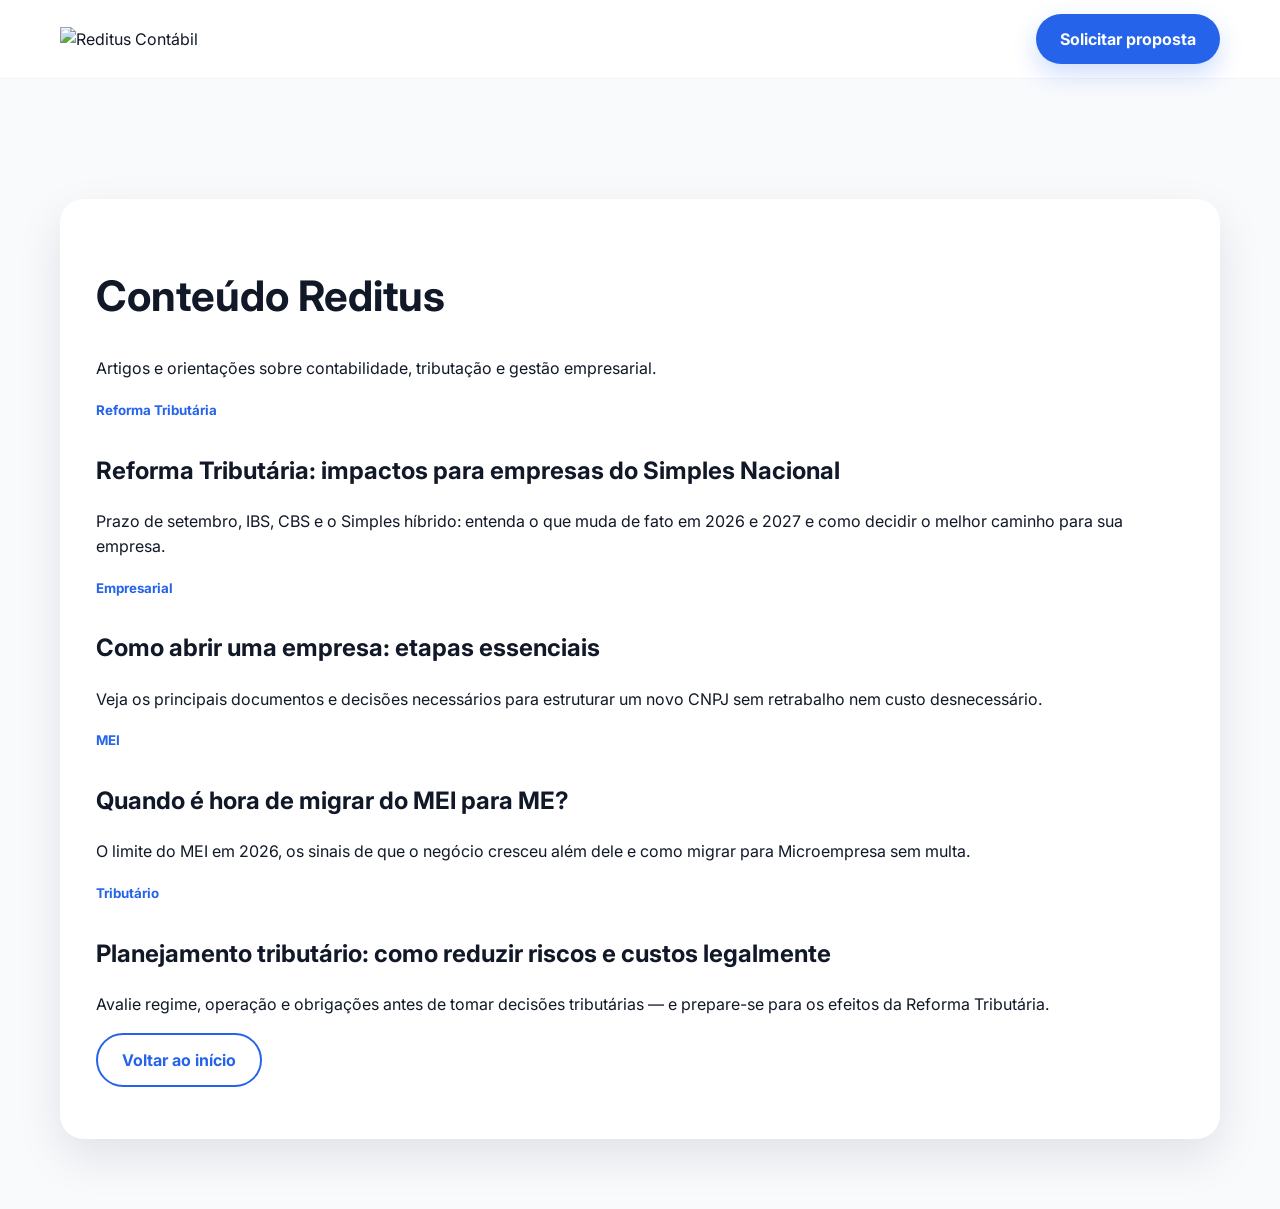
==== blog/index.html @ b565d1c2 "first commit" ====
<!doctype html><html lang="pt-BR"><head><meta charset="utf-8"><meta name="viewport" content="width=device-width,initial-scale=1"><title>Conteúdo | Reditus Contábil</title><meta name="description" content="Artigos sobre Reforma Tributária, Simples Nacional, MEI e planejamento tributário para empresários e pequenos negócios."><link rel="preconnect" href="https://fonts.googleapis.com"><link href="https://fonts.googleapis.com/css2?family=Inter:wght@400;600;700;800&display=swap" rel="stylesheet"><link rel="stylesheet" href="/assets/style.css"></head><body><header class="header"><div class="container nav"><a href="/"><img class="logo" src="https://static.readdy.ai/image/006e0cc3751391f9b56b9079fa6c91aa/acc607435b454830d46dddd5036328f1.png" alt="Reditus Contábil"></a><a class="btn btn-primary" href="/#contato">Solicitar proposta</a></div></header><main class="simple-page"><div class="container"><div class="content-box"><h1>Conteúdo Reditus</h1><p>Artigos e orientações sobre contabilidade, tributação e gestão empresarial.</p><a class="article-card" href="/blog/reforma-tributaria-simples-nacional-2026.html"><small>Reforma Tributária</small><h2>Reforma Tributária: impactos para empresas do Simples Nacional</h2><p>Prazo de setembro, IBS, CBS e o Simples híbrido: entenda o que muda de fato em 2026 e 2027 e como decidir o melhor caminho para sua empresa.</p></a><a class="article-card" href="/blog/como-abrir-empresa-etapas-essenciais.html"><small>Empresarial</small><h2>Como abrir uma empresa: etapas essenciais</h2><p>Veja os principais documentos e decisões necessários para estruturar um novo CNPJ sem retrabalho nem custo desnecessário.</p></a><a class="article-card" href="/blog/mei-para-me-quando-migrar.html"><small>MEI</small><h2>Quando é hora de migrar do MEI para ME?</h2><p>O limite do MEI em 2026, os sinais de que o negócio cresceu além dele e como migrar para Microempresa sem multa.</p></a><a class="article-card" href="/blog/planejamento-tributario-reduzir-riscos.html"><small>Tributário</small><h2>Planejamento tributário: como reduzir riscos e custos legalmente</h2><p>Avalie regime, operação e obrigações antes de tomar decisões tributárias — e prepare-se para os efeitos da Reforma Tributária.</p></a><p><a class="btn btn-secondary" href="/">Voltar ao início</a></p></div></div></main></body></html>
---- assets/style.css ----
:root{--blue:#2563eb;--blue2:#1d4ed8;--green:#16a34a;--dark:#111827;--text:#374151;--muted:#6b7280;--line:#e5e7eb;--soft:#eff6ff;--white:#fff;--radius:24px;--shadow:0 18px 45px rgba(15,23,42,.10)}*{box-sizing:border-box}html{scroll-behavior:smooth}body{margin:0;font-family:Inter,system-ui,-apple-system,BlinkMacSystemFont,"Segoe UI",sans-serif;color:var(--dark);background:#fff;line-height:1.55}a{text-decoration:none;color:inherit}button,input,select,textarea{font:inherit}button{cursor:pointer}.container{width:min(1160px,calc(100% - 32px));margin:auto}.header{position:sticky;top:0;z-index:50;background:rgba(255,255,255,.96);backdrop-filter:blur(12px);border-bottom:1px solid #f1f5f9}.nav{min-height:78px;display:flex;align-items:center;justify-content:space-between;gap:24px}.logo{height:48px;width:auto}.navlinks{display:flex;align-items:center;gap:26px;font-weight:600;color:#4b5563}.navlinks a:hover{color:var(--blue)}.btn{display:inline-flex;align-items:center;justify-content:center;gap:8px;border-radius:999px;padding:13px 24px;border:0;font-weight:700;transition:.2s}.btn-primary{background:var(--blue);color:#fff;box-shadow:0 10px 25px rgba(37,99,235,.22)}.btn-primary:hover{background:var(--blue2);transform:translateY(-1px)}.btn-secondary{background:#fff;color:var(--blue);border:2px solid var(--blue)}.btn-whatsapp{background:var(--green);color:#fff}.hero{padding:92px 0 78px;background:linear-gradient(90deg,rgba(255,255,255,.98) 0%,rgba(255,255,255,.97) 52%,rgba(255,255,255,.82) 72%,rgba(255,255,255,.68) 100%),url('https://readdy.ai/api/search-image?query=Modern%20accounting%20office%20with%20professional%20accountants%20helping%20entrepreneurs%20and%20business%20owners%2C%20collaborative%20workspace%20with%20laptops%20and%20financial%20documents%2C%20bright%20contemporary%20environment%20with%20blue%20color%20accents%2C%20supportive%20business%20partnership%20atmosphere%2C%20clean%20minimalist%20design%2C%20natural%20lighting%2C%20professional%20consultation%20scene&width=1920&height=1080&seq=hero-reditus-2&orientation=landscape') center/cover}.hero-content{max-width:760px}.eyebrow{display:inline-flex;align-items:center;gap:8px;background:#dbeafe;color:#1d4ed8;padding:8px 14px;border-radius:999px;font-weight:700;font-size:14px}.hero h1{font-size:clamp(42px,6vw,74px);line-height:1.02;margin:18px 0 24px;letter-spacing:-.035em}.hero p{font-size:18px;color:var(--text);max-width:730px}.hero strong{color:#1f2937}.hero .accent{font-size:21px;color:var(--blue);font-weight:800}.actions{display:flex;gap:14px;flex-wrap:wrap;margin-top:28px}.trust{display:flex;gap:24px;flex-wrap:wrap;margin-top:30px;color:var(--muted);font-size:14px}.trust span{display:flex;align-items:center;gap:8px}.trust i{color:var(--blue);font-size:24px}.section{padding:76px 0}.section-soft{background:linear-gradient(135deg,#eff6ff 0,#fff 48%,#eff6ff 100%)}.section-head{text-align:center;max-width:820px;margin:0 auto 40px}.section-head h2{font-size:clamp(32px,4vw,44px);margin:12px 0 10px;line-height:1.12}.section-head p{font-size:18px;color:var(--muted)}.grid{display:grid;gap:22px}.grid-3{grid-template-columns:repeat(3,1fr)}.grid-4{grid-template-columns:repeat(4,1fr)}.card{background:#fff;border:1px solid var(--line);border-radius:var(--radius);padding:26px;box-shadow:0 8px 26px rgba(15,23,42,.06)}.service-card{background:linear-gradient(145deg,#eff6ff,#fff)}.iconbox{width:54px;height:54px;border-radius:16px;background:var(--blue);color:#fff;display:flex;align-items:center;justify-content:center;font-size:25px;margin-bottom:18px}.card h3{font-size:20px;margin:0 0 8px}.card p{color:var(--muted);font-size:14px}.checklist{list-style:none;padding:0;margin:16px 0 0}.checklist li{display:flex;gap:9px;margin:8px 0;color:#4b5563;font-size:14px}.checklist i{color:var(--green);font-size:18px}.solution{display:flex;flex-direction:column}.solution.popular{border:3px solid var(--blue);transform:translateY(-8px);box-shadow:0 22px 50px rgba(37,99,235,.15)}.badge{display:inline-block;align-self:flex-start;background:var(--blue);color:#fff;font-size:12px;font-weight:800;padding:6px 10px;border-radius:999px;margin-bottom:12px}.diagnostic{background:#eff6ff;border:1px solid #bfdbfe;border-radius:16px;padding:14px;color:#1e40af;font-weight:700;font-size:14px;margin:12px 0 10px}.solution .checklist{flex:1}.solution .btn{margin-top:18px}.callout{margin-top:28px;background:linear-gradient(90deg,var(--blue),#1d4ed8);color:#fff;border-radius:28px;padding:32px;text-align:center;box-shadow:var(--shadow)}.callout h3{font-size:30px;margin:0 0 8px}.callout p{max-width:780px;margin:0 auto 20px;color:#dbeafe}.about{display:grid;grid-template-columns:1.1fr .9fr;gap:48px;align-items:center}.about h2{font-size:42px;line-height:1.1;margin:0 0 18px}.about p{color:var(--muted)}.about img{width:100%;border-radius:28px;box-shadow:var(--shadow)}.stats{display:grid;grid-template-columns:repeat(4,1fr);gap:12px;margin-top:28px}.stat{text-align:center}.stat b{display:block;font-size:28px;color:var(--blue)}.stat span{font-size:12px;color:var(--muted)}.contact-grid{display:grid;grid-template-columns:1.08fr .92fr;gap:30px}.form-card{background:#fff;border-radius:28px;box-shadow:var(--shadow);padding:30px}.field{margin-bottom:16px}.field label,.legend{display:block;font-weight:700;font-size:14px;margin-bottom:7px;color:#374151}.field input,.field select,.field textarea{width:100%;border:1px solid #d1d5db;border-radius:13px;padding:12px 14px;outline:none;background:#fff}.field input:focus,.field select:focus,.field textarea:focus{border-color:var(--blue);box-shadow:0 0 0 3px rgba(37,99,235,.12)}.row{display:grid;grid-template-columns:1fr 1fr;gap:14px}.preference{display:grid;grid-template-columns:1fr 1fr;gap:12px;margin-bottom:16px}.pref{border:1px solid #d1d5db;border-radius:13px;padding:13px;display:flex;gap:10px;align-items:center;font-weight:700;font-size:14px}.pref:has(input:checked){border-color:#22c55e;background:#f0fdf4}.pref.email:has(input:checked){border-color:var(--blue);background:#eff6ff}.status{display:none;margin-top:13px;padding:11px;border-radius:12px;text-align:center;font-size:14px}.status.show{display:block}.status.ok{background:#dcfce7;color:#166534}.status.err{background:#fee2e2;color:#991b1b}.side-stack{display:grid;gap:20px}.steps .step{display:flex;gap:13px;margin:20px 0}.steps .number{width:40px;height:40px;flex:0 0 40px;border-radius:12px;background:#dbeafe;color:var(--blue);display:flex;align-items:center;justify-content:center;font-weight:800}.whatsapp-card{background:linear-gradient(135deg,#16a34a,#15803d);color:#fff;border-radius:28px;padding:26px;box-shadow:var(--shadow)}.whatsapp-card p{color:#dcfce7}.footer{background:#111827;color:#fff;padding:56px 0 28px}.footer-grid{display:grid;grid-template-columns:1.4fr 1fr 1fr 1.2fr;gap:34px}.footer p,.footer a{color:#9ca3af;font-size:14px}.footer a:hover{color:#fff}.footer h4{margin:0 0 16px}.footer ul{list-style:none;padding:0;margin:0}.footer li{margin:9px 0}.copyright{border-top:1px solid #374151;margin-top:34px;padding-top:22px;display:flex;justify-content:space-between;gap:16px;color:#9ca3af;font-size:13px}.floating-wa{position:fixed;right:22px;bottom:22px;width:58px;height:58px;border-radius:50%;background:#16a34a;color:#fff;display:flex;align-items:center;justify-content:center;font-size:30px;box-shadow:0 12px 30px rgba(22,163,74,.35);z-index:40}.hidden-hp{position:absolute!important;left:-9999px!important}.simple-page{padding:120px 0 70px;background:#f8fafc;min-height:100vh}.content-box{background:#fff;border-radius:24px;padding:36px;box-shadow:var(--shadow)}.content-box h1{font-size:42px}.content-box h2{margin-top:30px}.article-card{margin-bottom:18px}.article-card small{color:var(--blue);font-weight:700}.mobile-toggle{display:none;background:none;border:0;font-size:28px}@media(max-width:920px){.grid-3,.grid-4{grid-template-columns:1fr 1fr}.about,.contact-grid{grid-template-columns:1fr}.footer-grid{grid-template-columns:1fr 1fr}.navlinks{display:none;position:absolute;left:16px;right:16px;top:72px;background:#fff;border:1px solid var(--line);border-radius:18px;padding:18px;box-shadow:var(--shadow);flex-direction:column;align-items:stretch}.navlinks.open{display:flex}.mobile-toggle{display:block}.solution.popular{transform:none}.hero{background-position:65% center}.stats{grid-template-columns:repeat(2,1fr)}}@media(max-width:640px){.grid-3,.grid-4,.row,.preference,.footer-grid{grid-template-columns:1fr}.section{padding:58px 0}.hero{padding:70px 0 58px}.hero h1{font-size:45px}.actions .btn{width:100%}.trust{gap:12px}.about h2{font-size:34px}.form-card{padding:22px}.copyright{flex-direction:column}.callout{padding:26px 20px}.callout h3{font-size:25px}}
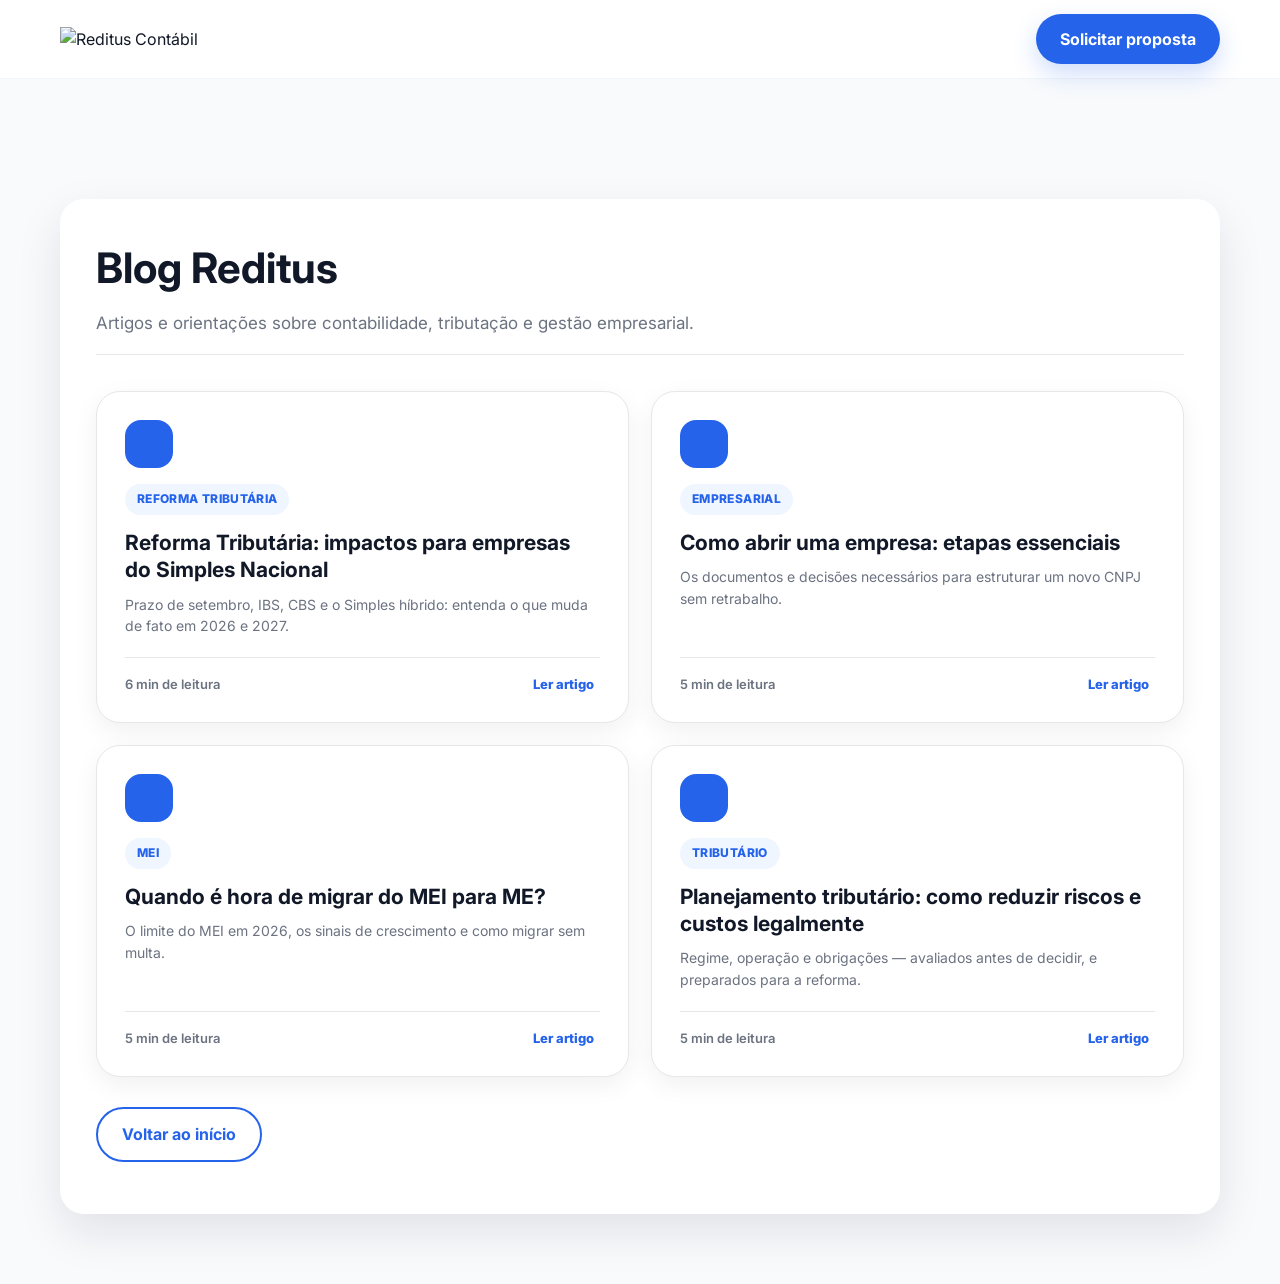
==== commit 7626f49a: "Refactor HTML structure and improve readability for privacy policy page" ====
--- a/blog/index.html
+++ b/blog/index.html
@@ -1 +1,62 @@
-<!doctype html><html lang="pt-BR"><head><meta charset="utf-8"><meta name="viewport" content="width=device-width,initial-scale=1"><title>Conteúdo | Reditus Contábil</title><meta name="description" content="Artigos sobre Reforma Tributária, Simples Nacional, MEI e planejamento tributário para empresários e pequenos negócios."><link rel="preconnect" href="https://fonts.googleapis.com"><link href="https://fonts.googleapis.com/css2?family=Inter:wght@400;600;700;800&display=swap" rel="stylesheet"><link rel="stylesheet" href="/assets/style.css"></head><body><header class="header"><div class="container nav"><a href="/"><img class="logo" src="https://static.readdy.ai/image/006e0cc3751391f9b56b9079fa6c91aa/acc607435b454830d46dddd5036328f1.png" alt="Reditus Contábil"></a><a class="btn btn-primary" href="/#contato">Solicitar proposta</a></div></header><main class="simple-page"><div class="container"><div class="content-box"><h1>Conteúdo Reditus</h1><p>Artigos e orientações sobre contabilidade, tributação e gestão empresarial.</p><a class="article-card" href="/blog/reforma-tributaria-simples-nacional-2026.html"><small>Reforma Tributária</small><h2>Reforma Tributária: impactos para empresas do Simples Nacional</h2><p>Prazo de setembro, IBS, CBS e o Simples híbrido: entenda o que muda de fato em 2026 e 2027 e como decidir o melhor caminho para sua empresa.</p></a><a class="article-card" href="/blog/como-abrir-empresa-etapas-essenciais.html"><small>Empresarial</small><h2>Como abrir uma empresa: etapas essenciais</h2><p>Veja os principais documentos e decisões necessários para estruturar um novo CNPJ sem retrabalho nem custo desnecessário.</p></a><a class="article-card" href="/blog/mei-para-me-quando-migrar.html"><small>MEI</small><h2>Quando é hora de migrar do MEI para ME?</h2><p>O limite do MEI em 2026, os sinais de que o negócio cresceu além dele e como migrar para Microempresa sem multa.</p></a><a class="article-card" href="/blog/planejamento-tributario-reduzir-riscos.html"><small>Tributário</small><h2>Planejamento tributário: como reduzir riscos e custos legalmente</h2><p>Avalie regime, operação e obrigações antes de tomar decisões tributárias — e prepare-se para os efeitos da Reforma Tributária.</p></a><p><a class="btn btn-secondary" href="/">Voltar ao início</a></p></div></div></main></body></html>
+<!doctype html><html lang="pt-BR"><head>
+<meta charset="utf-8"><meta name="viewport" content="width=device-width,initial-scale=1">
+<title>Blog | Reditus Contábil</title>
+<meta name="description" content="Artigos sobre Reforma Tributária, Simples Nacional, MEI e planejamento tributário para empresários e pequenos negócios.">
+<link rel="preconnect" href="https://fonts.googleapis.com">
+<link href="https://fonts.googleapis.com/css2?family=Inter:wght@400;600;700;800&display=swap" rel="stylesheet">
+<link href="https://cdn.jsdelivr.net/npm/remixicon@3.5.0/fonts/remixicon.css" rel="stylesheet">
+<link rel="stylesheet" href="/assets/style.css">
+</head><body>
+
+<header class="header"><div class="container nav">
+  <a href="/"><img class="logo" src="https://static.readdy.ai/image/006e0cc3751391f9b56b9079fa6c91aa/acc607435b454830d46dddd5036328f1.png" alt="Reditus Contábil"></a>
+  <a class="btn btn-primary" href="/#contato">Solicitar proposta</a>
+</div></header>
+
+<main class="simple-page"><div class="container"><div class="content-box">
+
+  <div class="blog-hero">
+    <h1>Blog Reditus</h1>
+    <p>Artigos e orientações sobre contabilidade, tributação e gestão empresarial.</p>
+  </div>
+
+  <div class="post-grid">
+
+    <a class="post-card" href="/blog/reforma-tributaria-simples-nacional-2026.html">
+      <div class="iconbox"><i class="ri-government-line"></i></div>
+      <span class="post-tag">Reforma Tributária</span>
+      <h2>Reforma Tributária: impactos para empresas do Simples Nacional</h2>
+      <p>Prazo de setembro, IBS, CBS e o Simples híbrido: entenda o que muda de fato em 2026 e 2027.</p>
+      <div class="post-meta"><span>6 min de leitura</span><span class="read-more">Ler artigo <i class="ri-arrow-right-line"></i></span></div>
+    </a>
+
+    <a class="post-card" href="/blog/como-abrir-empresa-etapas-essenciais.html">
+      <div class="iconbox"><i class="ri-store-2-line"></i></div>
+      <span class="post-tag">Empresarial</span>
+      <h2>Como abrir uma empresa: etapas essenciais</h2>
+      <p>Os documentos e decisões necessários para estruturar um novo CNPJ sem retrabalho.</p>
+      <div class="post-meta"><span>5 min de leitura</span><span class="read-more">Ler artigo <i class="ri-arrow-right-line"></i></span></div>
+    </a>
+
+    <a class="post-card" href="/blog/mei-para-me-quando-migrar.html">
+      <div class="iconbox"><i class="ri-user-star-line"></i></div>
+      <span class="post-tag">MEI</span>
+      <h2>Quando é hora de migrar do MEI para ME?</h2>
+      <p>O limite do MEI em 2026, os sinais de crescimento e como migrar sem multa.</p>
+      <div class="post-meta"><span>5 min de leitura</span><span class="read-more">Ler artigo <i class="ri-arrow-right-line"></i></span></div>
+    </a>
+
+    <a class="post-card" href="/blog/planejamento-tributario-reduzir-riscos.html">
+      <div class="iconbox"><i class="ri-line-chart-line"></i></div>
+      <span class="post-tag">Tributário</span>
+      <h2>Planejamento tributário: como reduzir riscos e custos legalmente</h2>
+      <p>Regime, operação e obrigações — avaliados antes de decidir, e preparados para a reforma.</p>
+      <div class="post-meta"><span>5 min de leitura</span><span class="read-more">Ler artigo <i class="ri-arrow-right-line"></i></span></div>
+    </a>
+
+  </div>
+
+  <p style="margin-top:30px"><a class="btn btn-secondary" href="/">Voltar ao início</a></p>
+
+</div></div></main>
+</body></html>
--- a/assets/style.css
+++ b/assets/style.css
@@ -1 +1,946 @@
-:root{--blue:#2563eb;--blue2:#1d4ed8;--green:#16a34a;--dark:#111827;--text:#374151;--muted:#6b7280;--line:#e5e7eb;--soft:#eff6ff;--white:#fff;--radius:24px;--shadow:0 18px 45px rgba(15,23,42,.10)}*{box-sizing:border-box}html{scroll-behavior:smooth}body{margin:0;font-family:Inter,system-ui,-apple-system,BlinkMacSystemFont,"Segoe UI",sans-serif;color:var(--dark);background:#fff;line-height:1.55}a{text-decoration:none;color:inherit}button,input,select,textarea{font:inherit}button{cursor:pointer}.container{width:min(1160px,calc(100% - 32px));margin:auto}.header{position:sticky;top:0;z-index:50;background:rgba(255,255,255,.96);backdrop-filter:blur(12px);border-bottom:1px solid #f1f5f9}.nav{min-height:78px;display:flex;align-items:center;justify-content:space-between;gap:24px}.logo{height:48px;width:auto}.navlinks{display:flex;align-items:center;gap:26px;font-weight:600;color:#4b5563}.navlinks a:hover{color:var(--blue)}.btn{display:inline-flex;align-items:center;justify-content:center;gap:8px;border-radius:999px;padding:13px 24px;border:0;font-weight:700;transition:.2s}.btn-primary{background:var(--blue);color:#fff;box-shadow:0 10px 25px rgba(37,99,235,.22)}.btn-primary:hover{background:var(--blue2);transform:translateY(-1px)}.btn-secondary{background:#fff;color:var(--blue);border:2px solid var(--blue)}.btn-whatsapp{background:var(--green);color:#fff}.hero{padding:92px 0 78px;background:linear-gradient(90deg,rgba(255,255,255,.98) 0%,rgba(255,255,255,.97) 52%,rgba(255,255,255,.82) 72%,rgba(255,255,255,.68) 100%),url('https://readdy.ai/api/search-image?query=Modern%20accounting%20office%20with%20professional%20accountants%20helping%20entrepreneurs%20and%20business%20owners%2C%20collaborative%20workspace%20with%20laptops%20and%20financial%20documents%2C%20bright%20contemporary%20environment%20with%20blue%20color%20accents%2C%20supportive%20business%20partnership%20atmosphere%2C%20clean%20minimalist%20design%2C%20natural%20lighting%2C%20professional%20consultation%20scene&width=1920&height=1080&seq=hero-reditus-2&orientation=landscape') center/cover}.hero-content{max-width:760px}.eyebrow{display:inline-flex;align-items:center;gap:8px;background:#dbeafe;color:#1d4ed8;padding:8px 14px;border-radius:999px;font-weight:700;font-size:14px}.hero h1{font-size:clamp(42px,6vw,74px);line-height:1.02;margin:18px 0 24px;letter-spacing:-.035em}.hero p{font-size:18px;color:var(--text);max-width:730px}.hero strong{color:#1f2937}.hero .accent{font-size:21px;color:var(--blue);font-weight:800}.actions{display:flex;gap:14px;flex-wrap:wrap;margin-top:28px}.trust{display:flex;gap:24px;flex-wrap:wrap;margin-top:30px;color:var(--muted);font-size:14px}.trust span{display:flex;align-items:center;gap:8px}.trust i{color:var(--blue);font-size:24px}.section{padding:76px 0}.section-soft{background:linear-gradient(135deg,#eff6ff 0,#fff 48%,#eff6ff 100%)}.section-head{text-align:center;max-width:820px;margin:0 auto 40px}.section-head h2{font-size:clamp(32px,4vw,44px);margin:12px 0 10px;line-height:1.12}.section-head p{font-size:18px;color:var(--muted)}.grid{display:grid;gap:22px}.grid-3{grid-template-columns:repeat(3,1fr)}.grid-4{grid-template-columns:repeat(4,1fr)}.card{background:#fff;border:1px solid var(--line);border-radius:var(--radius);padding:26px;box-shadow:0 8px 26px rgba(15,23,42,.06)}.service-card{background:linear-gradient(145deg,#eff6ff,#fff)}.iconbox{width:54px;height:54px;border-radius:16px;background:var(--blue);color:#fff;display:flex;align-items:center;justify-content:center;font-size:25px;margin-bottom:18px}.card h3{font-size:20px;margin:0 0 8px}.card p{color:var(--muted);font-size:14px}.checklist{list-style:none;padding:0;margin:16px 0 0}.checklist li{display:flex;gap:9px;margin:8px 0;color:#4b5563;font-size:14px}.checklist i{color:var(--green);font-size:18px}.solution{display:flex;flex-direction:column}.solution.popular{border:3px solid var(--blue);transform:translateY(-8px);box-shadow:0 22px 50px rgba(37,99,235,.15)}.badge{display:inline-block;align-self:flex-start;background:var(--blue);color:#fff;font-size:12px;font-weight:800;padding:6px 10px;border-radius:999px;margin-bottom:12px}.diagnostic{background:#eff6ff;border:1px solid #bfdbfe;border-radius:16px;padding:14px;color:#1e40af;font-weight:700;font-size:14px;margin:12px 0 10px}.solution .checklist{flex:1}.solution .btn{margin-top:18px}.callout{margin-top:28px;background:linear-gradient(90deg,var(--blue),#1d4ed8);color:#fff;border-radius:28px;padding:32px;text-align:center;box-shadow:var(--shadow)}.callout h3{font-size:30px;margin:0 0 8px}.callout p{max-width:780px;margin:0 auto 20px;color:#dbeafe}.about{display:grid;grid-template-columns:1.1fr .9fr;gap:48px;align-items:center}.about h2{font-size:42px;line-height:1.1;margin:0 0 18px}.about p{color:var(--muted)}.about img{width:100%;border-radius:28px;box-shadow:var(--shadow)}.stats{display:grid;grid-template-columns:repeat(4,1fr);gap:12px;margin-top:28px}.stat{text-align:center}.stat b{display:block;font-size:28px;color:var(--blue)}.stat span{font-size:12px;color:var(--muted)}.contact-grid{display:grid;grid-template-columns:1.08fr .92fr;gap:30px}.form-card{background:#fff;border-radius:28px;box-shadow:var(--shadow);padding:30px}.field{margin-bottom:16px}.field label,.legend{display:block;font-weight:700;font-size:14px;margin-bottom:7px;color:#374151}.field input,.field select,.field textarea{width:100%;border:1px solid #d1d5db;border-radius:13px;padding:12px 14px;outline:none;background:#fff}.field input:focus,.field select:focus,.field textarea:focus{border-color:var(--blue);box-shadow:0 0 0 3px rgba(37,99,235,.12)}.row{display:grid;grid-template-columns:1fr 1fr;gap:14px}.preference{display:grid;grid-template-columns:1fr 1fr;gap:12px;margin-bottom:16px}.pref{border:1px solid #d1d5db;border-radius:13px;padding:13px;display:flex;gap:10px;align-items:center;font-weight:700;font-size:14px}.pref:has(input:checked){border-color:#22c55e;background:#f0fdf4}.pref.email:has(input:checked){border-color:var(--blue);background:#eff6ff}.status{display:none;margin-top:13px;padding:11px;border-radius:12px;text-align:center;font-size:14px}.status.show{display:block}.status.ok{background:#dcfce7;color:#166534}.status.err{background:#fee2e2;color:#991b1b}.side-stack{display:grid;gap:20px}.steps .step{display:flex;gap:13px;margin:20px 0}.steps .number{width:40px;height:40px;flex:0 0 40px;border-radius:12px;background:#dbeafe;color:var(--blue);display:flex;align-items:center;justify-content:center;font-weight:800}.whatsapp-card{background:linear-gradient(135deg,#16a34a,#15803d);color:#fff;border-radius:28px;padding:26px;box-shadow:var(--shadow)}.whatsapp-card p{color:#dcfce7}.footer{background:#111827;color:#fff;padding:56px 0 28px}.footer-grid{display:grid;grid-template-columns:1.4fr 1fr 1fr 1.2fr;gap:34px}.footer p,.footer a{color:#9ca3af;font-size:14px}.footer a:hover{color:#fff}.footer h4{margin:0 0 16px}.footer ul{list-style:none;padding:0;margin:0}.footer li{margin:9px 0}.copyright{border-top:1px solid #374151;margin-top:34px;padding-top:22px;display:flex;justify-content:space-between;gap:16px;color:#9ca3af;font-size:13px}.floating-wa{position:fixed;right:22px;bottom:22px;width:58px;height:58px;border-radius:50%;background:#16a34a;color:#fff;display:flex;align-items:center;justify-content:center;font-size:30px;box-shadow:0 12px 30px rgba(22,163,74,.35);z-index:40}.hidden-hp{position:absolute!important;left:-9999px!important}.simple-page{padding:120px 0 70px;background:#f8fafc;min-height:100vh}.content-box{background:#fff;border-radius:24px;padding:36px;box-shadow:var(--shadow)}.content-box h1{font-size:42px}.content-box h2{margin-top:30px}.article-card{margin-bottom:18px}.article-card small{color:var(--blue);font-weight:700}.mobile-toggle{display:none;background:none;border:0;font-size:28px}@media(max-width:920px){.grid-3,.grid-4{grid-template-columns:1fr 1fr}.about,.contact-grid{grid-template-columns:1fr}.footer-grid{grid-template-columns:1fr 1fr}.navlinks{display:none;position:absolute;left:16px;right:16px;top:72px;background:#fff;border:1px solid var(--line);border-radius:18px;padding:18px;box-shadow:var(--shadow);flex-direction:column;align-items:stretch}.navlinks.open{display:flex}.mobile-toggle{display:block}.solution.popular{transform:none}.hero{background-position:65% center}.stats{grid-template-columns:repeat(2,1fr)}}@media(max-width:640px){.grid-3,.grid-4,.row,.preference,.footer-grid{grid-template-columns:1fr}.section{padding:58px 0}.hero{padding:70px 0 58px}.hero h1{font-size:45px}.actions .btn{width:100%}.trust{gap:12px}.about h2{font-size:34px}.form-card{padding:22px}.copyright{flex-direction:column}.callout{padding:26px 20px}.callout h3{font-size:25px}}
+:root {
+  --blue: #2563eb;
+  --blue2: #1d4ed8;
+  --green: #16a34a;
+  --dark: #111827;
+  --text: #374151;
+  --muted: #6b7280;
+  --line: #e5e7eb;
+  --soft: #eff6ff;
+  --white: #fff;
+  --radius: 24px;
+  --shadow: 0 18px 45px rgba(15, 23, 42, 0.1);
+}
+
+* {
+  box-sizing: border-box;
+}
+
+html {
+  scroll-behavior: smooth;
+}
+
+body {
+  margin: 0;
+  font-family: Inter, system-ui, -apple-system, BlinkMacSystemFont, "Segoe UI",
+    sans-serif;
+  color: var(--dark);
+  background: #fff;
+  line-height: 1.55;
+}
+
+a {
+  text-decoration: none;
+  color: inherit;
+}
+
+button,
+input,
+select,
+textarea {
+  font: inherit;
+}
+
+button {
+  cursor: pointer;
+}
+
+/* =========================================
+   CONTAINER
+   ========================================= */
+
+.container {
+  width: min(1160px, calc(100% - 32px));
+  margin: auto;
+}
+
+/* =========================================
+   HEADER / NAVIGATION
+   ========================================= */
+
+.header {
+  position: sticky;
+  top: 0;
+  z-index: 50;
+  background: rgba(255, 255, 255, 0.96);
+  backdrop-filter: blur(12px);
+  border-bottom: 1px solid #f1f5f9;
+}
+
+.nav {
+  min-height: 78px;
+  display: flex;
+  align-items: center;
+  justify-content: space-between;
+  gap: 24px;
+}
+
+.logo {
+  height: 48px;
+  width: auto;
+}
+
+.navlinks {
+  display: flex;
+  align-items: center;
+  gap: 26px;
+  font-weight: 600;
+  color: #4b5563;
+}
+
+.navlinks a:hover {
+  color: var(--blue);
+}
+
+.mobile-toggle {
+  display: none;
+  background: none;
+  border: 0;
+  font-size: 28px;
+}
+
+/* =========================================
+   BUTTONS
+   ========================================= */
+
+.btn {
+  display: inline-flex;
+  align-items: center;
+  justify-content: center;
+  gap: 8px;
+  border-radius: 999px;
+  padding: 13px 24px;
+  border: 0;
+  font-weight: 700;
+  transition: 0.2s;
+}
+
+.btn-primary {
+  background: var(--blue);
+  color: #fff;
+  box-shadow: 0 10px 25px rgba(37, 99, 235, 0.22);
+}
+
+.btn-primary:hover {
+  background: var(--blue2);
+  transform: translateY(-1px);
+}
+
+.btn-secondary {
+  background: #fff;
+  color: var(--blue);
+  border: 2px solid var(--blue);
+}
+
+.btn-whatsapp {
+  background: var(--green);
+  color: #fff;
+}
+
+/* =========================================
+   HERO
+   ========================================= */
+
+.hero {
+  padding: 92px 0 78px;
+  background:
+    linear-gradient(
+      90deg,
+      rgba(255, 255, 255, 0.98) 0%,
+      rgba(255, 255, 255, 0.97) 52%,
+      rgba(255, 255, 255, 0.82) 72%,
+      rgba(255, 255, 255, 0.68) 100%
+    ),
+    url("https://readdy.ai/api/search-image?query=Modern%20accounting%20office%20with%20professional%20accountants%20helping%20entrepreneurs%20and%20business%20owners%2C%20collaborative%20workspace%20with%20laptops%20and%20financial%20documents%2C%20bright%20contemporary%20environment%20with%20blue%20color%20accents%2C%20supportive%20business%20partnership%20atmosphere%2C%20clean%20minimalist%20design%2C%20natural%20lighting%2C%20professional%20consultation%20scene&width=1920&height=1080&seq=hero-reditus-2&orientation=landscape")
+    center / cover;
+}
+
+.hero-content {
+  max-width: 760px;
+}
+
+.eyebrow {
+  display: inline-flex;
+  align-items: center;
+  gap: 8px;
+  background: #dbeafe;
+  color: #1d4ed8;
+  padding: 8px 14px;
+  border-radius: 999px;
+  font-weight: 700;
+  font-size: 14px;
+}
+
+.hero h1 {
+  font-size: clamp(42px, 6vw, 74px);
+  line-height: 1.02;
+  margin: 18px 0 24px;
+  letter-spacing: -0.035em;
+}
+
+.hero p {
+  font-size: 18px;
+  color: var(--text);
+  max-width: 730px;
+}
+
+.hero strong {
+  color: #1f2937;
+}
+
+.hero .accent {
+  font-size: 21px;
+  color: var(--blue);
+  font-weight: 800;
+}
+
+.actions {
+  display: flex;
+  gap: 14px;
+  flex-wrap: wrap;
+  margin-top: 28px;
+}
+
+.trust {
+  display: flex;
+  gap: 24px;
+  flex-wrap: wrap;
+  margin-top: 30px;
+  color: var(--muted);
+  font-size: 14px;
+}
+
+.trust span {
+  display: flex;
+  align-items: center;
+  gap: 8px;
+}
+
+.trust i {
+  color: var(--blue);
+  font-size: 24px;
+}
+
+/* =========================================
+   SECTIONS
+   ========================================= */
+
+.section {
+  padding: 76px 0;
+}
+
+.section-soft {
+  background: linear-gradient(
+    135deg,
+    #eff6ff 0,
+    #fff 48%,
+    #eff6ff 100%
+  );
+}
+
+.section-head {
+  text-align: center;
+  max-width: 820px;
+  margin: 0 auto 40px;
+}
+
+.section-head h2 {
+  font-size: clamp(32px, 4vw, 44px);
+  margin: 12px 0 10px;
+  line-height: 1.12;
+}
+
+.section-head p {
+  font-size: 18px;
+  color: var(--muted);
+}
+
+/* =========================================
+   GRIDS
+   ========================================= */
+
+.grid {
+  display: grid;
+  gap: 22px;
+}
+
+.grid-3 {
+  grid-template-columns: repeat(3, 1fr);
+}
+
+.grid-4 {
+  grid-template-columns: repeat(4, 1fr);
+}
+
+/* =========================================
+   CARDS
+   ========================================= */
+
+.card {
+  background: #fff;
+  border: 1px solid var(--line);
+  border-radius: var(--radius);
+  padding: 26px;
+  box-shadow: 0 8px 26px rgba(15, 23, 42, 0.06);
+}
+
+.service-card {
+  background: linear-gradient(145deg, #eff6ff, #fff);
+}
+
+.iconbox {
+  width: 54px;
+  height: 54px;
+  border-radius: 16px;
+  background: var(--blue);
+  color: #fff;
+  display: flex;
+  align-items: center;
+  justify-content: center;
+  font-size: 25px;
+  margin-bottom: 18px;
+}
+
+.card h3 {
+  font-size: 20px;
+  margin: 0 0 8px;
+}
+
+.card p {
+  color: var(--muted);
+  font-size: 14px;
+}
+
+/* =========================================
+   CHECKLIST
+   ========================================= */
+
+.checklist {
+  list-style: none;
+  padding: 0;
+  margin: 16px 0 0;
+}
+
+.checklist li {
+  display: flex;
+  gap: 9px;
+  margin: 8px 0;
+  color: #4b5563;
+  font-size: 14px;
+}
+
+.checklist i {
+  color: var(--green);
+  font-size: 18px;
+}
+
+/* =========================================
+   SOLUTIONS / PRICING CARDS
+   ========================================= */
+
+.solution {
+  display: flex;
+  flex-direction: column;
+}
+
+.solution.popular {
+  border: 3px solid var(--blue);
+  transform: translateY(-8px);
+  box-shadow: 0 22px 50px rgba(37, 99, 235, 0.15);
+}
+
+.badge {
+  display: inline-block;
+  align-self: flex-start;
+  background: var(--blue);
+  color: #fff;
+  font-size: 12px;
+  font-weight: 800;
+  padding: 6px 10px;
+  border-radius: 999px;
+  margin-bottom: 12px;
+}
+
+.diagnostic {
+  background: #eff6ff;
+  border: 1px solid #bfdbfe;
+  border-radius: 16px;
+  padding: 14px;
+  color: #1e40af;
+  font-weight: 700;
+  font-size: 14px;
+  margin: 12px 0 10px;
+}
+
+.solution .checklist {
+  flex: 1;
+}
+
+.solution .btn {
+  margin-top: 18px;
+}
+
+/* =========================================
+   CALLOUT
+   ========================================= */
+
+.callout {
+  margin-top: 28px;
+  background: linear-gradient(90deg, var(--blue), #1d4ed8);
+  color: #fff;
+  border-radius: 28px;
+  padding: 32px;
+  text-align: center;
+  box-shadow: var(--shadow);
+}
+
+.callout h3 {
+  font-size: 30px;
+  margin: 0 0 8px;
+}
+
+.callout p {
+  max-width: 780px;
+  margin: 0 auto 20px;
+  color: #dbeafe;
+}
+
+/* =========================================
+   ABOUT
+   ========================================= */
+
+.about {
+  display: grid;
+  grid-template-columns: 1.1fr 0.9fr;
+  gap: 48px;
+  align-items: center;
+}
+
+.about h2 {
+  font-size: 42px;
+  line-height: 1.1;
+  margin: 0 0 18px;
+}
+
+.about p {
+  color: var(--muted);
+}
+
+.about img {
+  width: 100%;
+  border-radius: 28px;
+  box-shadow: var(--shadow);
+}
+
+/* =========================================
+   STATS
+   ========================================= */
+
+.stats {
+  display: grid;
+  grid-template-columns: repeat(4, 1fr);
+  gap: 12px;
+  margin-top: 28px;
+}
+
+.stat {
+  text-align: center;
+}
+
+.stat b {
+  display: block;
+  font-size: 28px;
+  color: var(--blue);
+}
+
+.stat span {
+  font-size: 12px;
+  color: var(--muted);
+}
+
+/* =========================================
+   CONTACT
+   ========================================= */
+
+.contact-grid {
+  display: grid;
+  grid-template-columns: 1.08fr 0.92fr;
+  gap: 30px;
+}
+
+.form-card {
+  background: #fff;
+  border-radius: 28px;
+  box-shadow: var(--shadow);
+  padding: 30px;
+}
+
+.field {
+  margin-bottom: 16px;
+}
+
+.field label,
+.legend {
+  display: block;
+  font-weight: 700;
+  font-size: 14px;
+  margin-bottom: 7px;
+  color: #374151;
+}
+
+.field input,
+.field select,
+.field textarea {
+  width: 100%;
+  border: 1px solid #d1d5db;
+  border-radius: 13px;
+  padding: 12px 14px;
+  outline: none;
+  background: #fff;
+}
+
+.field input:focus,
+.field select:focus,
+.field textarea:focus {
+  border-color: var(--blue);
+  box-shadow: 0 0 0 3px rgba(37, 99, 235, 0.12);
+}
+
+.row {
+  display: grid;
+  grid-template-columns: 1fr 1fr;
+  gap: 14px;
+}
+
+.preference {
+  display: grid;
+  grid-template-columns: 1fr 1fr;
+  gap: 12px;
+  margin-bottom: 16px;
+}
+
+.pref {
+  border: 1px solid #d1d5db;
+  border-radius: 13px;
+  padding: 13px;
+  display: flex;
+  gap: 10px;
+  align-items: center;
+  font-weight: 700;
+  font-size: 14px;
+}
+
+.pref:has(input:checked) {
+  border-color: #22c55e;
+  background: #f0fdf4;
+}
+
+.pref.email:has(input:checked) {
+  border-color: var(--blue);
+  background: #eff6ff;
+}
+
+.status {
+  display: none;
+  margin-top: 13px;
+  padding: 11px;
+  border-radius: 12px;
+  text-align: center;
+  font-size: 14px;
+}
+
+.status.show {
+  display: block;
+}
+
+.status.ok {
+  background: #dcfce7;
+  color: #166534;
+}
+
+.status.err {
+  background: #fee2e2;
+  color: #991b1b;
+}
+
+/* =========================================
+   CONTACT SIDE / STEPS
+   ========================================= */
+
+.side-stack {
+  display: grid;
+  gap: 20px;
+}
+
+.steps .step {
+  display: flex;
+  gap: 13px;
+  margin: 20px 0;
+}
+
+.steps .number {
+  width: 40px;
+  height: 40px;
+  flex: 0 0 40px;
+  border-radius: 12px;
+  background: #dbeafe;
+  color: var(--blue);
+  display: flex;
+  align-items: center;
+  justify-content: center;
+  font-weight: 800;
+}
+
+/* =========================================
+   WHATSAPP
+   ========================================= */
+
+.whatsapp-card {
+  background: linear-gradient(135deg, #16a34a, #15803d);
+  color: #fff;
+  border-radius: 28px;
+  padding: 26px;
+  box-shadow: var(--shadow);
+}
+
+.whatsapp-card p {
+  color: #dcfce7;
+}
+
+.floating-wa {
+  position: fixed;
+  right: 22px;
+  bottom: 22px;
+  width: 58px;
+  height: 58px;
+  border-radius: 50%;
+  background: #16a34a;
+  color: #fff;
+  display: flex;
+  align-items: center;
+  justify-content: center;
+  font-size: 30px;
+  box-shadow: 0 12px 30px rgba(22, 163, 74, 0.35);
+  z-index: 40;
+}
+
+/* =========================================
+   FOOTER
+   ========================================= */
+
+.footer {
+  background: #111827;
+  color: #fff;
+  padding: 56px 0 28px;
+}
+
+.footer-grid {
+  display: grid;
+  grid-template-columns: 1.4fr 1fr 1fr 1.2fr;
+  gap: 34px;
+}
+
+.footer p,
+.footer a {
+  color: #9ca3af;
+  font-size: 14px;
+}
+
+.footer a:hover {
+  color: #fff;
+}
+
+.footer h4 {
+  margin: 0 0 16px;
+}
+
+.footer ul {
+  list-style: none;
+  padding: 0;
+  margin: 0;
+}
+
+.footer li {
+  margin: 9px 0;
+}
+
+.copyright {
+  border-top: 1px solid #374151;
+  margin-top: 34px;
+  padding-top: 22px;
+  display: flex;
+  justify-content: space-between;
+  gap: 16px;
+  color: #9ca3af;
+  font-size: 13px;
+}
+
+/* =========================================
+   UTILITY
+   ========================================= */
+
+.hidden-hp {
+  position: absolute !important;
+  left: -9999px !important;
+}
+
+/* =========================================
+   SIMPLE PAGES
+   ========================================= */
+
+.simple-page {
+  padding: 120px 0 70px;
+  background: #f8fafc;
+  min-height: 100vh;
+}
+
+.content-box {
+  background: #fff;
+  border-radius: 24px;
+  padding: 36px;
+  box-shadow: var(--shadow);
+}
+
+.content-box h1 {
+  font-size: 42px;
+}
+
+.content-box h2 {
+  margin-top: 30px;
+}
+
+.article-card {
+  margin-bottom: 18px;
+}
+
+.article-card small {
+  color: var(--blue);
+  font-weight: 700;
+}
+
+/* =========================================
+   BLOG
+   ========================================= */
+
+.blog-hero {
+  padding: 0 0 18px;
+  border-bottom: 1px solid var(--line);
+  margin-bottom: 36px;
+}
+
+.blog-hero h1 {
+  font-size: 42px;
+  margin: 0 0 10px;
+}
+
+.blog-hero p {
+  color: var(--muted);
+  font-size: 17px;
+  margin: 0;
+}
+
+.post-grid {
+  display: grid;
+  grid-template-columns: repeat(2, 1fr);
+  gap: 22px;
+}
+
+.post-card {
+  background: #fff;
+  border: 1px solid var(--line);
+  border-radius: var(--radius);
+  padding: 28px;
+  box-shadow: 0 8px 26px rgba(15, 23, 42, 0.06);
+  display: flex;
+  flex-direction: column;
+  text-decoration: none;
+  color: inherit;
+  transition: 0.2s;
+}
+
+.post-card:hover {
+  transform: translateY(-4px);
+  box-shadow: 0 18px 40px rgba(15, 23, 42, 0.12);
+  border-color: var(--blue);
+}
+
+.post-card .iconbox {
+  width: 48px;
+  height: 48px;
+  font-size: 21px;
+  margin-bottom: 16px;
+}
+
+.post-tag {
+  display: inline-flex;
+  align-self: flex-start;
+  background: var(--soft);
+  color: var(--blue);
+  font-size: 12px;
+  font-weight: 800;
+  padding: 6px 12px;
+  border-radius: 999px;
+  margin-bottom: 14px;
+  text-transform: uppercase;
+  letter-spacing: 0.03em;
+}
+
+.post-card h2 {
+  font-size: 21px;
+  line-height: 1.3;
+  margin: 0 0 10px;
+  color: var(--dark);
+}
+
+.post-card p {
+  color: var(--muted);
+  font-size: 14px;
+  margin: 0 0 20px;
+  flex: 1;
+}
+
+.post-meta {
+  display: flex;
+  align-items: center;
+  justify-content: space-between;
+  font-size: 13px;
+  color: var(--muted);
+  font-weight: 600;
+  border-top: 1px solid var(--line);
+  padding-top: 16px;
+}
+
+.post-meta .read-more {
+  color: var(--blue);
+  font-weight: 800;
+  display: flex;
+  align-items: center;
+  gap: 6px;
+}
+
+.post-card:hover .read-more i {
+  transform: translateX(4px);
+}
+
+.post-meta .read-more i {
+  transition: 0.2s;
+}
+
+/* =========================================
+   RESPONSIVE — TABLET
+   ========================================= */
+
+@media (max-width: 920px) {
+  .grid-3,
+  .grid-4 {
+    grid-template-columns: 1fr 1fr;
+  }
+
+  .about,
+  .contact-grid {
+    grid-template-columns: 1fr;
+  }
+
+  .footer-grid {
+    grid-template-columns: 1fr 1fr;
+  }
+
+  .navlinks {
+    display: none;
+    position: absolute;
+    left: 16px;
+    right: 16px;
+    top: 72px;
+    background: #fff;
+    border: 1px solid var(--line);
+    border-radius: 18px;
+    padding: 18px;
+    box-shadow: var(--shadow);
+    flex-direction: column;
+    align-items: stretch;
+  }
+
+  .navlinks.open {
+    display: flex;
+  }
+
+  .mobile-toggle {
+    display: block;
+  }
+
+  .solution.popular {
+    transform: none;
+  }
+
+  .hero {
+    background-position: 65% center;
+  }
+
+  .stats {
+    grid-template-columns: repeat(2, 1fr);
+  }
+}
+
+/* =========================================
+   RESPONSIVE — MOBILE
+   ========================================= */
+
+@media (max-width: 760px) {
+  .post-grid {
+    grid-template-columns: 1fr;
+  }
+
+  .blog-hero h1 {
+    font-size: 32px;
+  }
+}
+
+@media (max-width: 640px) {
+  .grid-3,
+  .grid-4,
+  .row,
+  .preference,
+  .footer-grid {
+    grid-template-columns: 1fr;
+  }
+
+  .section {
+    padding: 58px 0;
+  }
+
+  .hero {
+    padding: 70px 0 58px;
+  }
+
+  .hero h1 {
+    font-size: 45px;
+  }
+
+  .actions .btn {
+    width: 100%;
+  }
+
+  .trust {
+    gap: 12px;
+  }
+
+  .about h2 {
+    font-size: 34px;
+  }
+
+  .form-card {
+    padding: 22px;
+  }
+
+  .copyright {
+    flex-direction: column;
+  }
+
+  .callout {
+    padding: 26px 20px;
+  }
+
+  .callout h3 {
+    font-size: 25px;
+  }
+}
